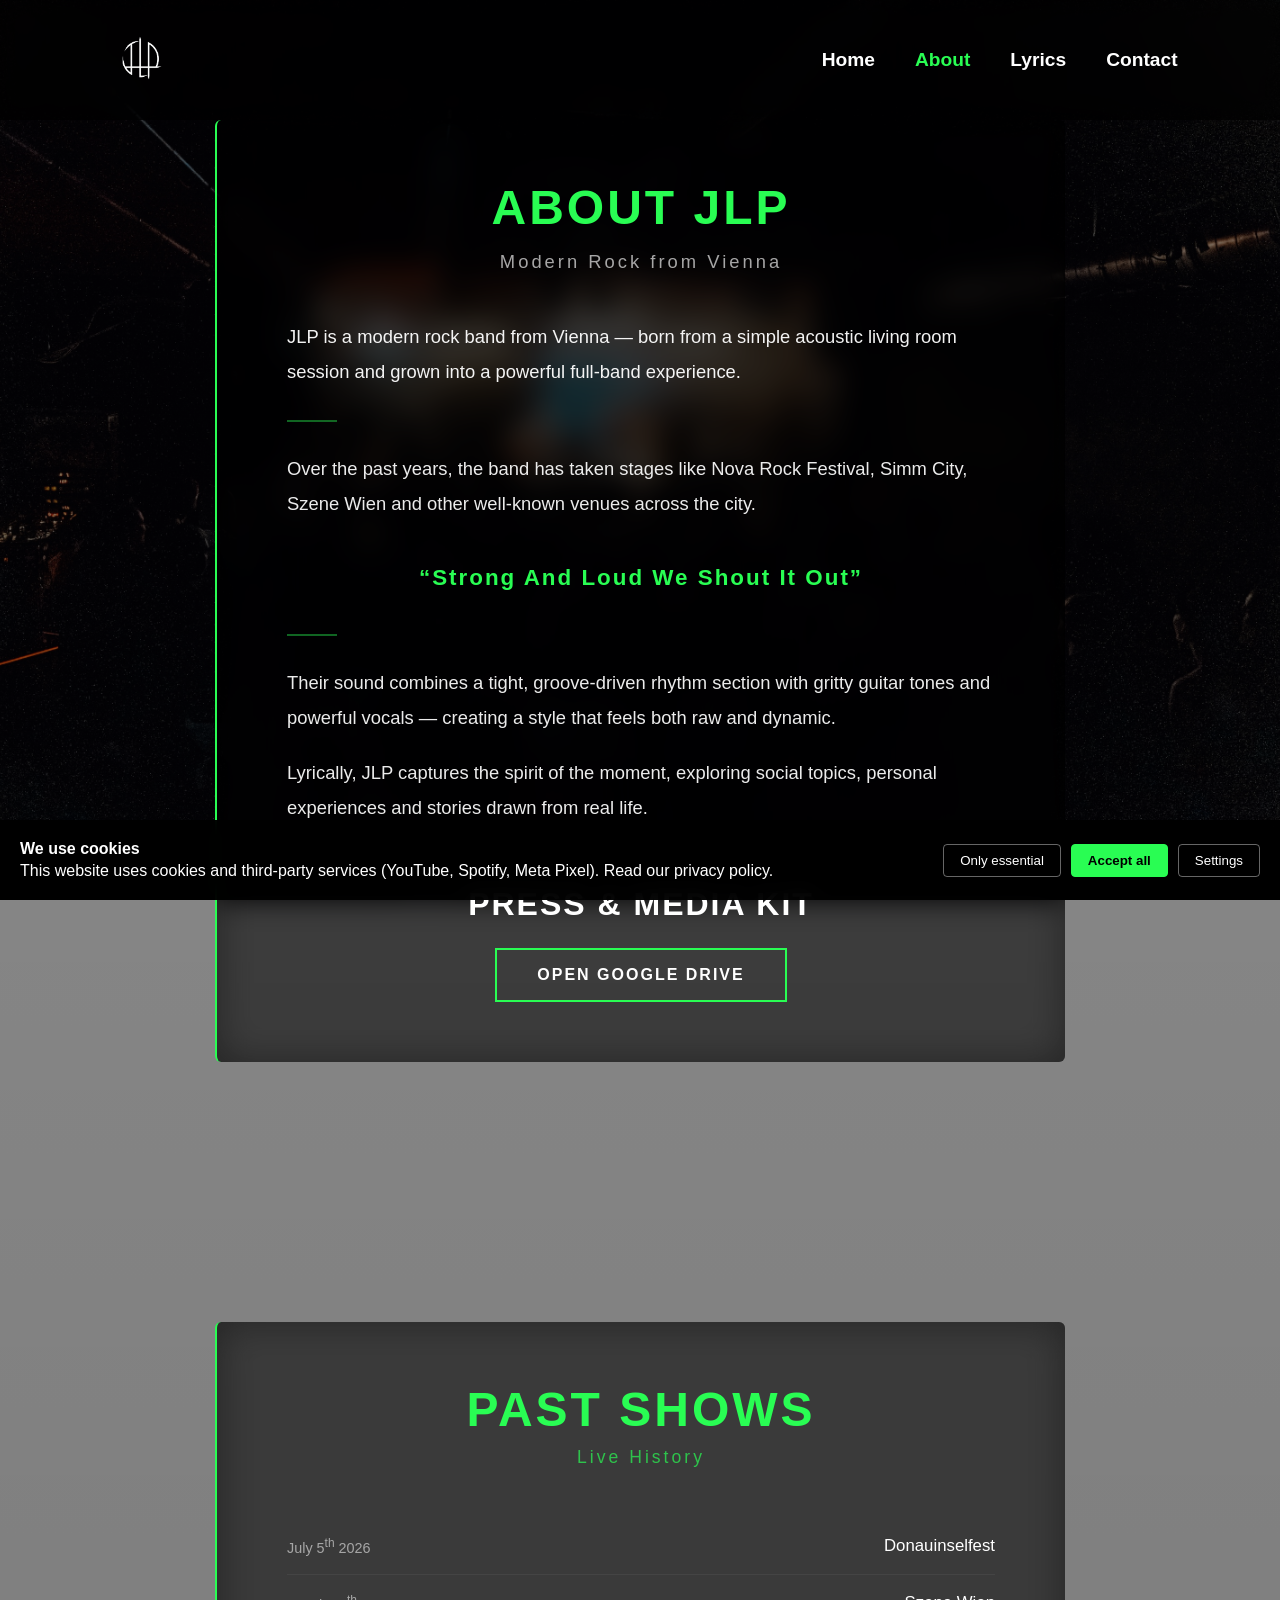
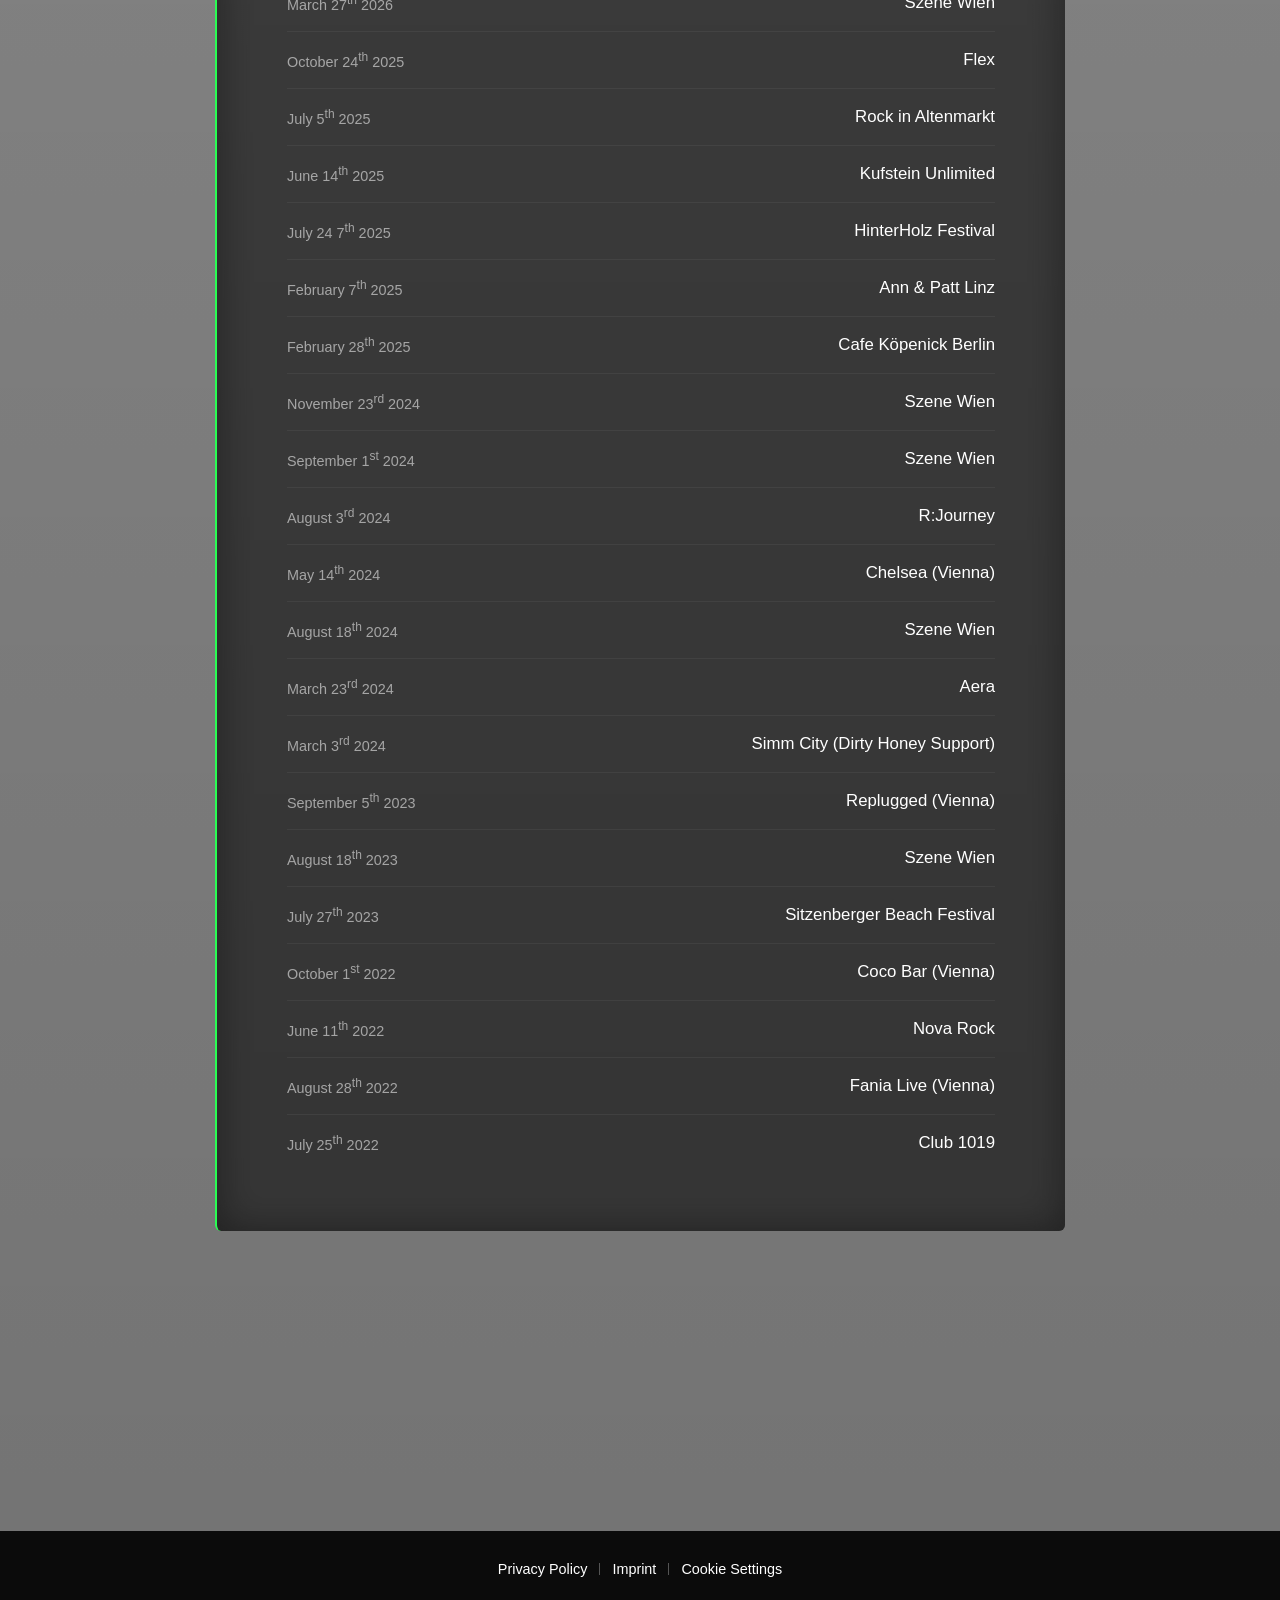
==== about.html @ 0db8f0d2 "Add files via upload" ====
<!DOCTYPE html>
<html lang="en">
<head>
<meta charset="UTF-8">
<meta name="viewport" content="width=device-width, initial-scale=1.0">

<title>About JLP – Rock Band from Vienna</title>

<link rel="icon" href="Banner JLP LOGO.png" type="image/x-icon">
<link rel="stylesheet" href="style.css">
<link rel="stylesheet" href="styleabout.css">
<script src="script.js" defer></script>

</head>

<body>

<header>
    <div id="overlay"></div>
    <div class="logo">
        <a href="index.html">
            <img src="JLP Logos Thick white.png" alt="JLP Logo">
        </a>
    </div>

    <ul class="navbar">
        <li><a href="index.html">Home</a></li>
        <li><a href="about.html">About</a></li>
        <li><a href="lyrics.html">Lyrics</a></li>
        <li><a href="contact.html">Contact</a></li>
    </ul>

    <div id="menu-icon">
        <svg viewBox="0 0 24 24" width="28" height="28">
            <rect class="line top" x="3" y="6" width="18" height="2.5" rx="1.25"/>
            <rect class="line middle" x="6" y="11.75" width="12" height="2.5" rx="1.25"/>
            <rect class="line bottom" x="3" y="17.5" width="18" height="2.5" rx="1.25"/>
        </svg>
    </div>
</header>



<section class="about-section">
    <div class="about-content">

        <div class="about-header">
            <h1>About JLP</h1>
            <p class="subtitle">Modern Rock from Vienna</p>
        </div>

        <p class="intro">
            JLP is a modern rock band from Vienna — born from a simple acoustic living room session and grown into a powerful full-band experience.
        </p>

        <div class="divider"></div>

        <p>
            Over the past years, the band has taken stages like Nova Rock Festival, Simm City, Szene Wien and other well-known venues across the city.
        </p>

        <p class="quote">
            “Strong And Loud We Shout It Out”
        </p>

        <div class="divider"></div>

        <p>
            Their sound combines a tight, groove-driven rhythm section with gritty guitar tones and powerful vocals — creating a style that feels both raw and dynamic.
        </p>

        <p>
            Lyrically, JLP captures the spirit of the moment, exploring social topics, personal experiences and stories drawn from real life.
        </p>

        <div class="press-inline">
            <h2>Press & Media Kit</h2>
            <a href="https://drive.google.com/drive/u/0/folders/1wnT42w4aFnT5TzF-KeA8-SPyw4jckWoa" 
               target="_blank" 
               class="press-btn">
               Open Google Drive
            </a>
        </div>

    </div>
</section>

<div class="line"></div>

<div class="bk">
<section>

    <div class="about-header" style="margin-bottom: 40px;">
        <h1>Past Shows</h1>
        <p class="subtitle">Live History</p>
    </div>

<table>
<thead>
<tr>
<th>Date</th>
<th>Location</th>
</tr>
</thead>

<tbody>
<tr><td>July 5<sup>th</sup> 2026</td><td>Donauinselfest</td></tr>
<tr><td>March 27<sup>th</sup> 2026</td><td>Szene Wien</td></tr>
<tr><td>October 24<sup>th</sup> 2025</td><td>Flex</td></tr>
<tr><td>July 5<sup>th</sup> 2025</td><td>Rock in Altenmarkt</td></tr>
<tr><td>June 14<sup>th</sup> 2025</td><td>Kufstein Unlimited</td></tr>
<tr><td>July 24 7<sup>th</sup> 2025</td><td>HinterHolz Festival</td></tr>
<tr><td>February 7<sup>th</sup> 2025</td><td>Ann & Patt Linz</td></tr>
<tr><td>February 28<sup>th</sup> 2025</td><td>Cafe Köpenick Berlin</td></tr>
<tr><td>November 23<sup>rd</sup> 2024</td><td>Szene Wien</td></tr>
<tr><td>September 1<sup>st</sup> 2024</td><td>Szene Wien</td></tr>
<tr><td>August 3<sup>rd</sup> 2024</td><td>R:Journey</td></tr>
<tr><td>May 14<sup>th</sup> 2024</td><td>Chelsea (Vienna)</td></tr>
<tr><td>August 18<sup>th</sup> 2024</td><td>Szene Wien</td></tr>
<tr><td>March 23<sup>rd</sup> 2024</td><td>Aera</td></tr>
<tr><td>March 3<sup>rd</sup> 2024</td><td>Simm City (Dirty Honey Support)</td></tr>
<tr><td>September 5<sup>th</sup> 2023</td><td>Replugged (Vienna)</td></tr>
<tr><td>August 18<sup>th</sup> 2023</td><td>Szene Wien</td></tr>
<tr><td>July 27<sup>th</sup> 2023</td><td>Sitzenberger Beach Festival</td></tr>
<tr><td>October 1<sup>st</sup> 2022</td><td>Coco Bar (Vienna)</td></tr>
<tr><td>June 11<sup>th</sup> 2022</td><td>Nova Rock</td></tr>
<tr><td>August 28<sup>th</sup> 2022</td><td>Fania Live (Vienna)</td></tr>
<tr><td>July 25<sup>th</sup> 2022</td><td>Club 1019</td></tr>
</tbody>
</table>

</section>
</div>
<div id="cookie-banner" class="cookie-banner">

  <!-- CLOSE (TOP RIGHT) -->
  

  <div class="cookie-row">

    <div class="cookie-text-block">
      <strong>We use cookies</strong>
      <p>
    This website uses cookies and third-party services (YouTube, Spotify, Meta Pixel).
    Read our <a href="privacy.html">privacy policy</a>.
  </p>
    </div>

    <div class="cookie-buttons">
      <button onclick="acceptNecessary()">Only essential</button>
      <button class="primary" onclick="acceptAllCookies()">Accept all</button>
      <button onclick="openCookieSettings()">Settings</button>
    </div>

  </div>
</div>

<!-- COOKIE MODAL (SEPARATE, NOT INSIDE BANNER) -->
<div id="cookie-modal" class="cookie-modal hidden">
  <div class="cookie-box">

    <div class="cookie-header">
      <h2>Privacy Settings</h2>
      <button class="close" onclick="closeModal()">×</button>
    </div>

    <div class="cookie-option">
      <div class="cookie-text">
        <strong>Essential</strong>
        <span>Required for basic site functionality</span>
      </div>
      <label class="switch">
        <input type="checkbox" checked disabled>
        <span class="slider"></span>
      </label>
    </div>

    <div class="cookie-option">
      <div class="cookie-text">
        <strong>Analytics</strong>
        <span>Helps us understand how visitors use the site</span>
      </div>
      <label class="switch">
        <input type="checkbox" id="analytics">
        <span class="slider"></span>
      </label>
    </div>

    <div class="cookie-option">
      <div class="cookie-text">
        <strong>Marketing & External Media</strong>
        <span>Enables Meta Pixel, YouTube & Spotify</span>
      </div>
      <label class="switch">
        <input type="checkbox" id="marketing">
        <span class="slider"></span>
      </label>
    </div>

    <div class="cookie-actions">
      <button onclick="acceptNecessary()">Only essential</button>
      <button class="primary" onclick="savePreferences()">Save selection</button>
    </div>

  </div>
</div>
<footer class="footer" style="text-align: center; width: 100%;">
  <div class="footer-links" style="display: inline-flex; gap: 12px; align-items: center;">

    <a href="privacy.html">Privacy Policy</a>

    <span style="width:1px;height:12px;background:rgba(255,255,255,0.3);display:inline-block;"></span>

    <a href="impressum.html">Imprint</a>

    <span style="width:1px;height:12px;background:rgba(255,255,255,0.3);display:inline-block;"></span>

    <button type="button"
            onclick="openCookieSettings()"
            style="background:none;border:none;padding:0;color:inherit;font:inherit;cursor:pointer;">
      Cookie Settings
    </button>

  </div>
</footer>

</body>
</html>
---- style.css ----
* {
    margin: 0;
    padding: 0;
    box-sizing: border-box;
}

html {
    scroll-behavior: smooth;
}

ul { list-style: none; }
a { text-decoration: none; color: inherit; }

:root {
    --main-color: #29fd53;
    --text-color: #ffffff;
}

body {
    font-family: 'Montserrat', sans-serif;
    color: var(--text-color);
    background:
        linear-gradient(rgba(0,0,0,0.35), rgba(0,0,0,0.45)),
        url(flexcomp.jpg) center/cover no-repeat fixed;
    min-height: 100vh;
}

header {
    position: fixed;
    top: 0;
    left: 0;
    width: 100%;
    height: 120px;
    padding: 0 8%;
    display: flex;
    align-items: center;
    justify-content: space-between;
    background: rgba(0,0,0,0.65);
    backdrop-filter: blur(12px);
    z-index: 1000;
}

.logo img {
    height: 80px;
}

.navbar {
    display: flex;
    gap: 40px;
    align-items: center;
}

.navbar a {
    font-size: 1.2rem;
    font-weight: 600;
    transition: 0.3s ease;
}

.navbar a:hover,
.navbar a.active {
    color: var(--main-color);
}

#menu-icon {
    display: none;
    cursor: pointer;
    z-index: 2001;
    align-items: center;
    transition: transform 0.2s ease;
}

#menu-icon:hover {
    transform: scale(1.1);
}

#menu-icon:active {
    transform: scale(0.9);
}

#menu-icon .line {
    fill: white;
    transition: all 0.3s ease;
    transform-origin: center;
}

#menu-icon.active .top {
    transform: translateY(6px) rotate(45deg);
}

#menu-icon.active .middle {
    opacity: 0;
}

#menu-icon.active .bottom {
    transform: translateY(-6px) rotate(-45deg);
}

body > *:not(header):not(.cookie-banner):not(.cookie-modal) {
    margin-top: 120px;
}

.mimi {
    display: flex;
    justify-content: center;
    align-items: flex-start;
    gap: 70px;
    padding: 40px 6%;
}

.video-container,
.spotify {
    width: 100%;
    max-width: 520px;
}

.video-container iframe,
.spotify iframe {
    width: 100%;
    height: 380px;
    border-radius: 14px;
    display: block;
}

.embed-placeholder {
    width: 100%;
    height: 380px;
    border-radius: 14px;
    background: rgba(0,0,0,0.85);
    border: 1px solid rgba(255,255,255,0.2);
    display: flex;
    align-items: center;
    justify-content: center;
    text-align: center;
    padding: 20px;
    color: white;
    font-size: 1rem;
    cursor: pointer;
    transition: 0.3s ease;
}

.embed-placeholder:hover {
    background: rgba(0,0,0,0.95);
    border-color: var(--main-color);
}

.cta-section {
    text-align: center;
    margin: 100px 20px;
}

.cta-button {
    display: inline-block;
    padding: 18px 48px;
    background: var(--main-color);
    color: black;
    font-weight: 700;
    text-transform: uppercase;
    letter-spacing: 2px;
    transition: 0.3s ease;
}

.cta-button:hover {
    background: white;
    transform: translateY(-3px);
}

.social-icons-container {
    display: flex;
    justify-content: center;
    gap: 80px;
    margin: 90px 20px;
    flex-wrap: wrap;
}

.social-icon svg {
    width: 24px;
    height: 24px;
    opacity: 0.9;
    transition: 0.25s ease;
}

.social-icon svg:hover {
    opacity: 1;
    transform: scale(1.15);
}

.bk {
    margin: 140px 0;
    padding: 0 20px;
}

table {
    width: 100%;
    max-width: 950px;
    margin: 0 auto;
    border-collapse: collapse;
    background: rgba(0, 0, 0, 0.88);
}

caption {
    font-size: 2.2rem;
    margin-bottom: 50px;
    font-weight: 600;
    letter-spacing: 3px;
    text-transform: uppercase;
}

th {
    padding: 18px 0;
    text-align: left;
    font-size: 0.85rem;
    text-transform: uppercase;
    letter-spacing: 2px;
    color: rgba(255,255,255,0.65);
}

td {
    padding: 24px 0;
    font-size: 1.05rem;
    border-bottom: 1px solid rgba(255,255,255,0.15);
}

tbody tr:last-child td {
    border-bottom: none;
}

tbody tr:hover {
    background: rgba(255,255,255,0.05);
}

.container {
    max-width: 1250px;
    margin: 0 auto 140px;
    padding: 0 20px;
    display: grid;
    grid-template-columns: repeat(4, 1fr);
    grid-auto-rows: 280px;
    gap: 18px;
    grid-auto-flow: dense;
}

.image-container {
    position: relative;
    overflow: hidden;
}

.image-container.portrait {
    grid-row: span 2;
}

.image-container.landscape {
    grid-column: span 2;
}

.image-container img {
    width: 100%;
    height: 100%;
    object-fit: cover;
    display: block;
    transition: 0.4s ease;
}

.image-container:hover {
    transform: translateY(-2px) scale(1.01);
    box-shadow: 0 10px 25px rgba(0,0,0,0.35);
}

.image-container.portrait img {
    object-position: center top;
}

.jejaquer-fix img {
    object-position: center 50%;
}

#overlay {
    position: fixed;
    top: 0;
    left: 0;
    width: 100%;
    height: 100%;
    opacity: 0;
    visibility: hidden;
    transition: 0.3s ease;
    z-index: 1500;
}

#overlay.active {
    opacity: 1;
    visibility: visible;
}

@media (max-width: 768px) {

    #menu-icon {
        display: flex;
    }

    .navbar {
        position: fixed;
        top: 0;
        right: -260px;
        width: 260px;
        height: 100vh;
        flex-direction: column;
        justify-content: center;
        align-items: center;
        gap: 30px;
        background: rgba(0,0,0,0.97);
        backdrop-filter: none;
        transition: right 0.4s ease;
        z-index: 2000;
    }

    .navbar.active {
        right: 0;
    }
}

.cookie-banner {
    position: fixed;
    bottom: 0;
    left: 0;
    width: 100%;
    background: rgba(0,0,0,0.95);
    backdrop-filter: blur(10px);
    padding: 20px;
    z-index: 99999;
    transform: translateY(100%);
    opacity: 0;
    pointer-events: none;
    transition: all 0.4s ease;
}

.cookie-banner.show {
    transform: translateY(0);
    opacity: 1;
    pointer-events: all;
}

.cookie-row {
    display: flex;
    align-items: center;
    justify-content: space-between;
    gap: 20px;
    flex-wrap: wrap;
}

.cookie-text-block strong {
    display: block;
    margin-bottom: 4px;
}

.cookie-buttons {
    display: flex;
    gap: 10px;
    flex-wrap: wrap;
}

.cookie-buttons button {
    padding: 8px 16px;
    background: transparent;
    border: 1px solid rgba(255,255,255,0.4);
    color: white;
    cursor: pointer;
    border-radius: 4px;
    transition: 0.2s ease;
}

.cookie-buttons button:hover {
    border-color: white;
}

.cookie-buttons button.primary {
    background: var(--main-color);
    color: black;
    border-color: var(--main-color);
    font-weight: 700;
}

.cookie-buttons button.primary:hover {
    background: white;
    border-color: white;
}

.cookie-modal {
    position: fixed;
    inset: 0;
    background: rgba(0,0,0,0.7);
    backdrop-filter: blur(6px);
    display: flex;
    justify-content: center;
    align-items: center;
    z-index: 4000;
}

.cookie-modal.hidden {
    display: none;
}

.cookie-box {
    background: #111;
    padding: 30px;
    border-radius: 10px;
    width: 90%;
    max-width: 500px;
    position: relative;
}

.cookie-header {
    display: flex;
    justify-content: space-between;
    align-items: center;
    margin-bottom: 20px;
}

.cookie-header h2 {
    font-size: 1.2rem;
}

.cookie-option {
    display: flex;
    justify-content: space-between;
    align-items: center;
    margin: 15px 0;
}

.cookie-text {
    display: flex;
    flex-direction: column;
    gap: 2px;
}

.cookie-text span {
    font-size: 0.8rem;
    opacity: 0.6;
}

.cookie-actions {
    margin-top: 20px;
    display: flex;
    justify-content: space-between;
    gap: 10px;
}

.cookie-actions button {
    padding: 10px 20px;
    background: transparent;
    border: 1px solid rgba(255,255,255,0.4);
    color: white;
    cursor: pointer;
    border-radius: 4px;
    transition: 0.2s ease;
}

.cookie-actions button:hover {
    border-color: white;
}

.cookie-actions button.primary {
    background: var(--main-color);
    color: black;
    border-color: var(--main-color);
    font-weight: 700;
}

.cookie-actions button.primary:hover {
    background: white;
    border-color: white;
}

.cookie-box .close {
    background: none;
    border: none;
    font-size: 22px;
    color: white;
    cursor: pointer;
}

.switch {
    position: relative;
    display: inline-block;
    width: 44px;
    height: 24px;
    flex-shrink: 0;
}

.switch input {
    opacity: 0;
    width: 0;
    height: 0;
}

.slider {
    position: absolute;
    cursor: pointer;
    inset: 0;
    background: rgba(255,255,255,0.2);
    border-radius: 24px;
    transition: 0.3s;
}

.slider:before {
    content: "";
    position: absolute;
    height: 18px;
    width: 18px;
    left: 3px;
    bottom: 3px;
    background: white;
    border-radius: 50%;
    transition: 0.3s;
}

input:checked + .slider {
    background: var(--main-color);
}

input:checked + .slider:before {
    transform: translateX(20px);
}

input:disabled + .slider {
    opacity: 0.5;
    cursor: not-allowed;
}
.imprint-wrapper {
    display: flex;
    justify-content: center;
    padding: 120px 20px 140px;
}

.imprint-box {
    width: 100%;
    max-width: 600px;
    padding: 50px 60px;
    background: rgba(0,0,0,0.55);
    backdrop-filter: blur(12px);
    border-radius: 18px;
    text-align: center;
    
}

.imprint-box h1 {
    font-size: 2.2rem;
    margin-bottom: 40px;
    letter-spacing: 2px;
    color: var(--main-color);
    text-shadow: 0 0 12px rgba(41, 253, 83, 0.4);
}

.imprint-box h2 {
    font-size: 1.1rem;
    margin: 30px 0 10px;
    color: var(--main-color);
    font-weight: 600;
    letter-spacing: 1px;
}

.imprint-block {
    margin-bottom: 25px;
}

.imprint-box p {
    font-size: 1rem;
    line-height: 1.8;
    opacity: 0.9;
}

.imprint-box a {
    color: var(--main-color);
    transition: 0.3s ease;
}

.imprint-box a:hover {
    color: white;
}

.footer {
    text-align: center;
    padding: 30px 20px;
    background: rgba(0,0,0,0.9);
}

.footer-links {
    display: flex;
    justify-content: center;
    align-items: center;
    gap: 20px;
}

.footer-divider {
    width: 1px;
    height: 14px;
    background: rgba(255,255,255,0.3);
}

@media (max-width: 768px) {
    .imprint-box {
        padding: 30px 25px;
    }

    .imprint-box h1 {
        font-size: 1.8rem;
    }
}
.social-section {
    width: 100%;
    margin: 120px 0;
    padding: 70px 20px;

    position: relative;

    background: linear-gradient(
        to bottom,
        rgba(0,0,0,0) 0%,
        rgba(0,0,0,0.35) 20%,
        rgba(0,0,0,0.35) 80%,
        rgba(0,0,0,0) 100%
    );

    backdrop-filter: blur(10px);
    -webkit-backdrop-filter: blur(10px);
   
}
.social-section::before,
.social-section::after {
    content: "";
    position: absolute;
    left: 0;
    width: 100%;
    height: 80px;
    pointer-events: none;
    z-index: 1;
}
.social-section::before {
    top: 0;
    background: linear-gradient(
        to bottom,
        rgba(0,0,0,0.3),
        rgba(0,0,0,0)
    );
}
.social-section::after {
    bottom: 0;
    background: linear-gradient(
        to top,
        rgba(0,0,0,0.3),
        rgba(0,0,0,0)
    );
}

.social-icons-container {
    max-width: 700px;
    margin: 0 auto;

    display: flex;
    justify-content: center;
    gap: 80px;
    flex-wrap: wrap;
}
.shows-box .about-header h1 {
    font-weight: 800;
    letter-spacing: 5px;

    text-shadow:
        0 0 10px rgba(255,255,255,0.2),
        0 0 30px rgba(255,255,255,0.1);
}
.image-container.frontshot img {
    object-fit: cover !important;
    object-position: center 35% !important;
}


/* =========================
/* =========================
   MOBILE PHOTO GALLERY
========================= */

@media (max-width: 768px) {

    .container {
        display: block;
        column-count: 2;
        column-gap: 8px;

        width: 100%;
        padding: 0 10px;
        margin: 0 auto 80px;
    }

    .container .image-container,
    .container .image-container.portrait,
    .container .image-container.landscape,
    .container .image-container.frontshot {
        width: 100%;
        height: auto;

        display: inline-block;
        margin: 0 0 8px;

        break-inside: avoid;
        overflow: hidden;

        grid-column: auto;
        grid-row: auto;
    }

    .container .image-container img,
    .container .image-container.portrait img,
    .container .image-container.landscape img,
    .container .image-container.frontshot img {
        width: 100%;
        height: auto;

        display: block;

        object-fit: initial !important;
        object-position: initial !important;
    }
}


@media (max-width: 768px) {

    .bk {
        margin: 90px 0;
        padding: 0 18px;
    }

    .bk table {
        width: 100%;
        background: transparent;
        border-collapse: separate;
        border-spacing: 0 14px;
    }

    .bk caption {
        font-size: 1.65rem;
        font-weight: 600;
        letter-spacing: 5px;
        margin-bottom: 28px;
    }

    .bk thead {
        display: none;
    }

    .bk tbody {
        display: block;
    }

    .bk tbody tr {
        display: grid;
        grid-template-columns: 1fr auto;
        grid-template-areas:
            "date time"
            "location location";

        width: 100%;

       
        padding: 22px 22px;

        background: rgba(0, 0, 0, 0.55);

        
        border: 1px solid rgba(255, 255, 255, 0.08);

        border-radius: 16px;

        backdrop-filter: blur(8px);
        -webkit-backdrop-filter: blur(8px);

        box-shadow:
            0 8px 25px rgba(0, 0, 0, 0.18);

        transition:
            transform 0.25s ease,
            background 0.25s ease;
    }

    .bk tbody td {
        padding: 0;
        border: none;
    }

    
    .bk tbody td:nth-child(1) {
        grid-area: date;

        font-size: 0.95rem;
        font-weight: 600;
        line-height: 1.4;
    }

   
    .bk tbody td:nth-child(2) {
        grid-area: location;

        margin-top: 10px;

        font-size: 0.85rem;
        line-height: 1.4;

        color: rgba(255, 255, 255, 0.6);
    }

    
    .bk tbody td:nth-child(3) {
        grid-area: time;

        padding-left: 20px;

        font-size: 0.9rem;
        font-weight: 600;

        color: var(--main-color);

        text-align: right;
        white-space: nowrap;
    }

    .bk tbody tr:hover {
        background: rgba(0, 0, 0, 0.65);
    }
}


@media (max-width: 768px) {

    .mimi {
        display: flex;
        flex-direction: column;
        align-items: stretch;

        gap: 28px;

        width: 100%;
        padding: 20px 16px 40px;
    }

    .video-container,
    .spotify {
        width: 100%;
        max-width: none;

        padding: 10px;

        background: rgba(0, 0, 0, 0.35);
        border: 1px solid rgba(255, 255, 255, 0.08);
        border-radius: 20px;

        backdrop-filter: blur(8px);
        -webkit-backdrop-filter: blur(8px);

        box-shadow: 0 10px 30px rgba(0, 0, 0, 0.2);
    }

    
    .video-container iframe,
    .video-container .embed-placeholder {
        width: 100%;
        height: auto;
        aspect-ratio: 16 / 9;

        border-radius: 12px;
        overflow: hidden;
    }

    
    .spotify iframe,
    .spotify .embed-placeholder {
        width: 100%;
        height: 352px;

        border-radius: 12px;
        overflow: hidden;
    }
}
---- styleabout.css ----
body {
    font-family: 'Montserrat', sans-serif;
    color: white;
    background:
        linear-gradient(rgba(0,0,0,0.45), rgba(0,0,0,0.55)),
        url('flexcomp.jpg') center/cover no-repeat fixed;
}

.about-section {
    margin-top: 120px;
    padding: 0 20px 140px;
    display: flex;
    justify-content: center;
}

.about-content {
    max-width: 850px;
    width: 100%;
    background: rgba(0, 0, 0, 0.55);
    backdrop-filter: blur(14px);
    -webkit-backdrop-filter: blur(14px);
    padding: 60px 70px;
    border-left: 2px solid var(--main-color);
    border-radius: 6px;
    box-shadow: inset 0 0 40px rgba(0,0,0,0.4);
    animation: fadeUp 1.2s ease forwards;
}

.about-header {
    text-align: center;
    margin-bottom: 40px;
}

.about-header h1 {
    font-size: 3rem;
    letter-spacing: 3px;
    text-transform: uppercase;
    margin-bottom: 10px;
    color: var(--main-color);
}

.subtitle {
    font-size: 1.1rem;
    letter-spacing: 3px;
    color: var(--main-color);
    opacity: 0.7;
}

.about-content p {
    font-size: 1.15rem;
    line-height: 1.9;
    margin-bottom: 20px;
    color: rgba(255,255,255,0.92);
}

.about-content .intro {
    font-weight: 500;
    color: rgba(255,255,255,0.95);
}

.about-content .quote {
    text-align: center;
    font-size: 1.4rem;
    font-weight: 700;
    color: var(--main-color);
    margin: 35px 0;
    letter-spacing: 2px;
}

.divider {
    width: 50px;
    height: 2px;
    background: var(--main-color);
    opacity: 0.4;
    margin: 30px 0;
}

.press-inline {
    margin-top: 60px;
    text-align: center;
}

.press-inline h2 {
    font-size: 2rem;
    text-transform: uppercase;
    margin-bottom: 25px;
    letter-spacing: 2px;
}

.press-btn {
    display: inline-block;
    padding: 16px 40px;
    font-weight: 600;
    letter-spacing: 2px;
    text-transform: uppercase;
    border: 2px solid var(--main-color);
    color: white;
    transition: all 0.3s ease;
}

.press-btn:hover {
    background: var(--main-color);
    color: black;
    transform: translateY(-4px);
}

.line {
    text-align: center;
    margin: 120px 0 60px;
}

.bk {
    display: flex;
    justify-content: center;
    padding: 0 20px 160px;
}

.bk section {
    max-width: 850px;
    width: 100%;
    background: rgba(0, 0, 0, 0.55);
    backdrop-filter: blur(14px);
    -webkit-backdrop-filter: blur(14px);
    padding: 60px 70px;
    border-left: 2px solid var(--main-color);
    border-radius: 6px;
    box-shadow: inset 0 0 40px rgba(0,0,0,0.4);
    animation: fadeUp 1.2s ease forwards;
}

table {
    width: 100%;
    border-collapse: collapse;
    margin-top: 50px;
}

thead {
    display: none;
}

tbody tr {
    display: flex;
    justify-content: space-between;
    align-items: center;
    padding: 18px 0;
    background: transparent;
    border-bottom: 1px solid rgba(255,255,255,0.05);
    transition: all 0.25s ease;
}

td {
    padding: 0;
    border: none;
}

td:first-child {
    color: rgba(255,255,255,0.55);
    font-size: 0.9rem;
}

td:last-child {
    font-weight: 500;
    text-align: right;
}

tbody tr:hover {
    transform: translateX(4px);
}

tbody tr:hover td:last-child {
    color: var(--main-color);
}

tbody tr:last-child {
    border-bottom: none;
}

footer {
    text-align: center;
    padding: 60px 0;
    font-size: 0.9rem;
}

@keyframes fadeUp {
    from {
        opacity: 0;
        transform: translateY(40px);
    }
    to {
        opacity: 1;
        transform: translateY(0);
    }
}

@media (max-width: 900px) {

    .about-header h1 {
        font-size: 2.2rem;
    }

    .about-content {
        padding: 40px 30px;
    }

    table {
        width: 100%;
    }
}
table,
thead,
tbody,
tr,
td,
th {
    background: transparent !important;
    backdrop-filter: none !important;
}
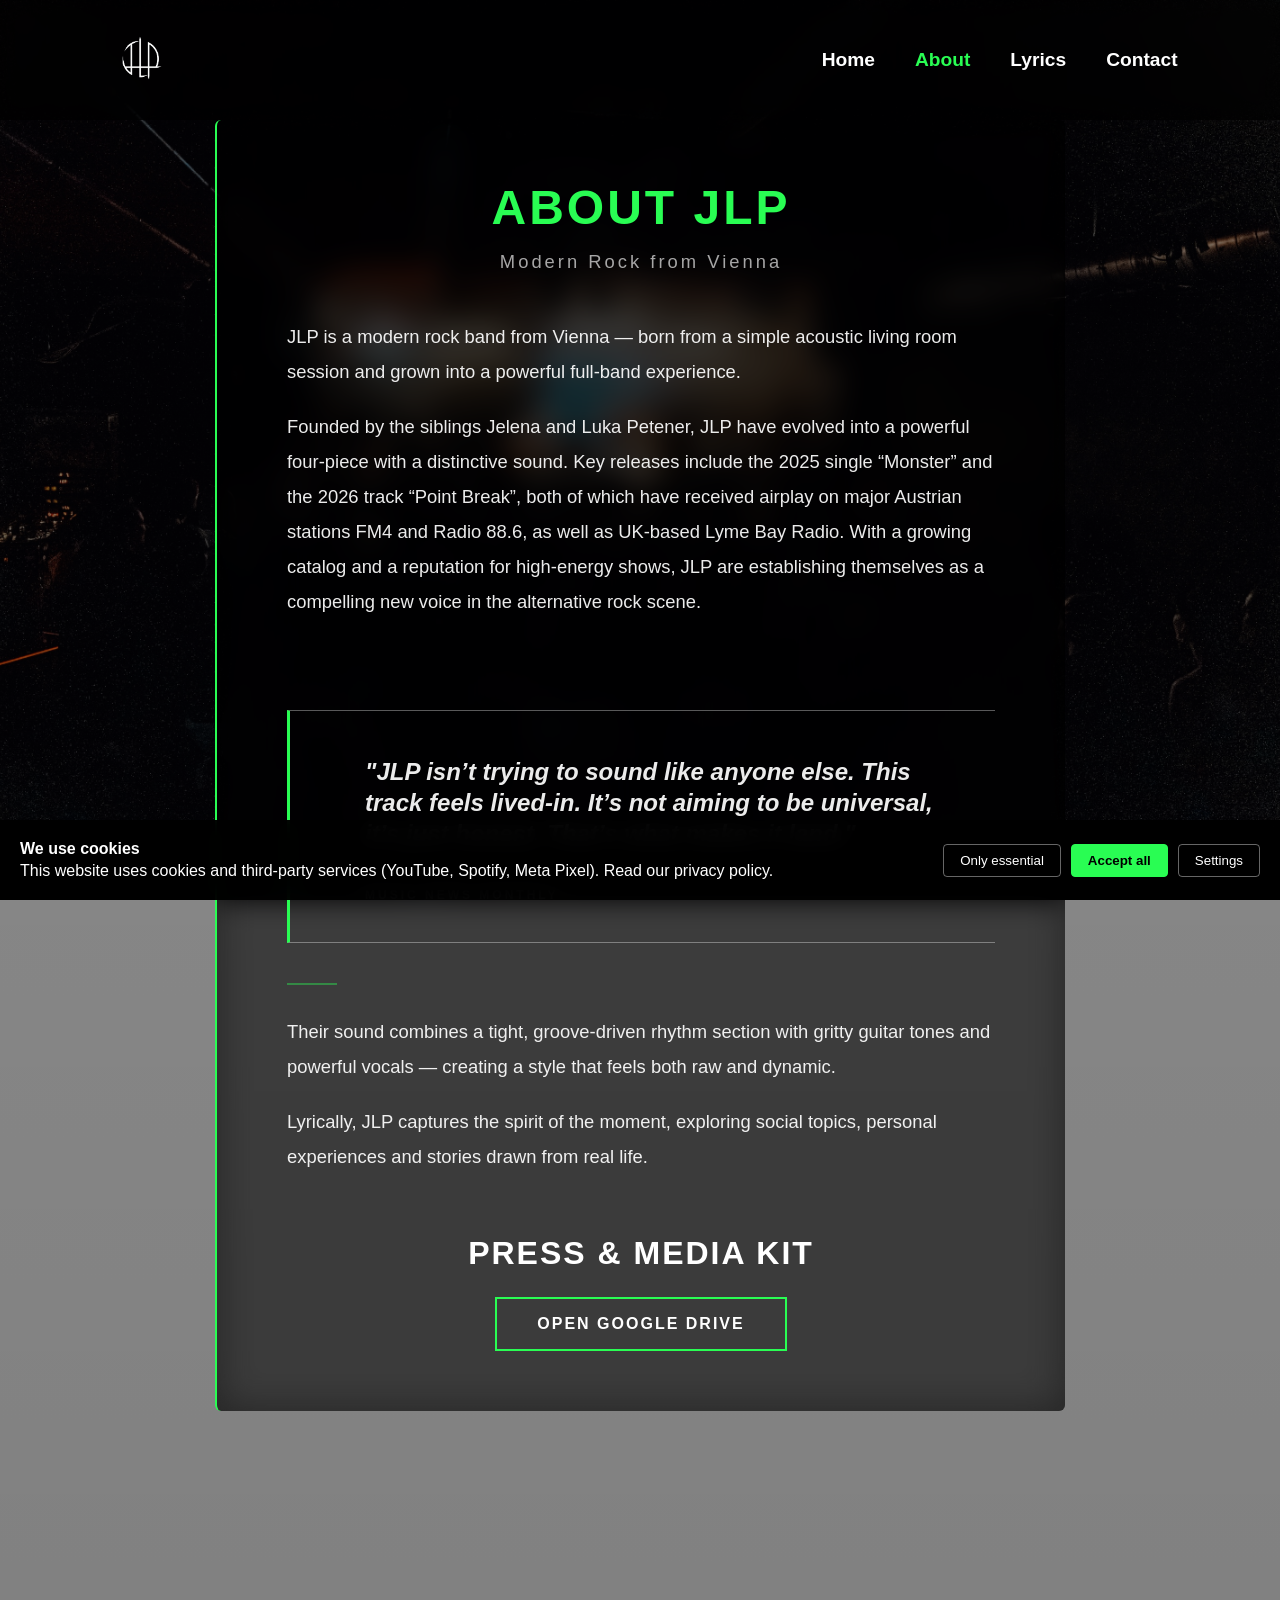
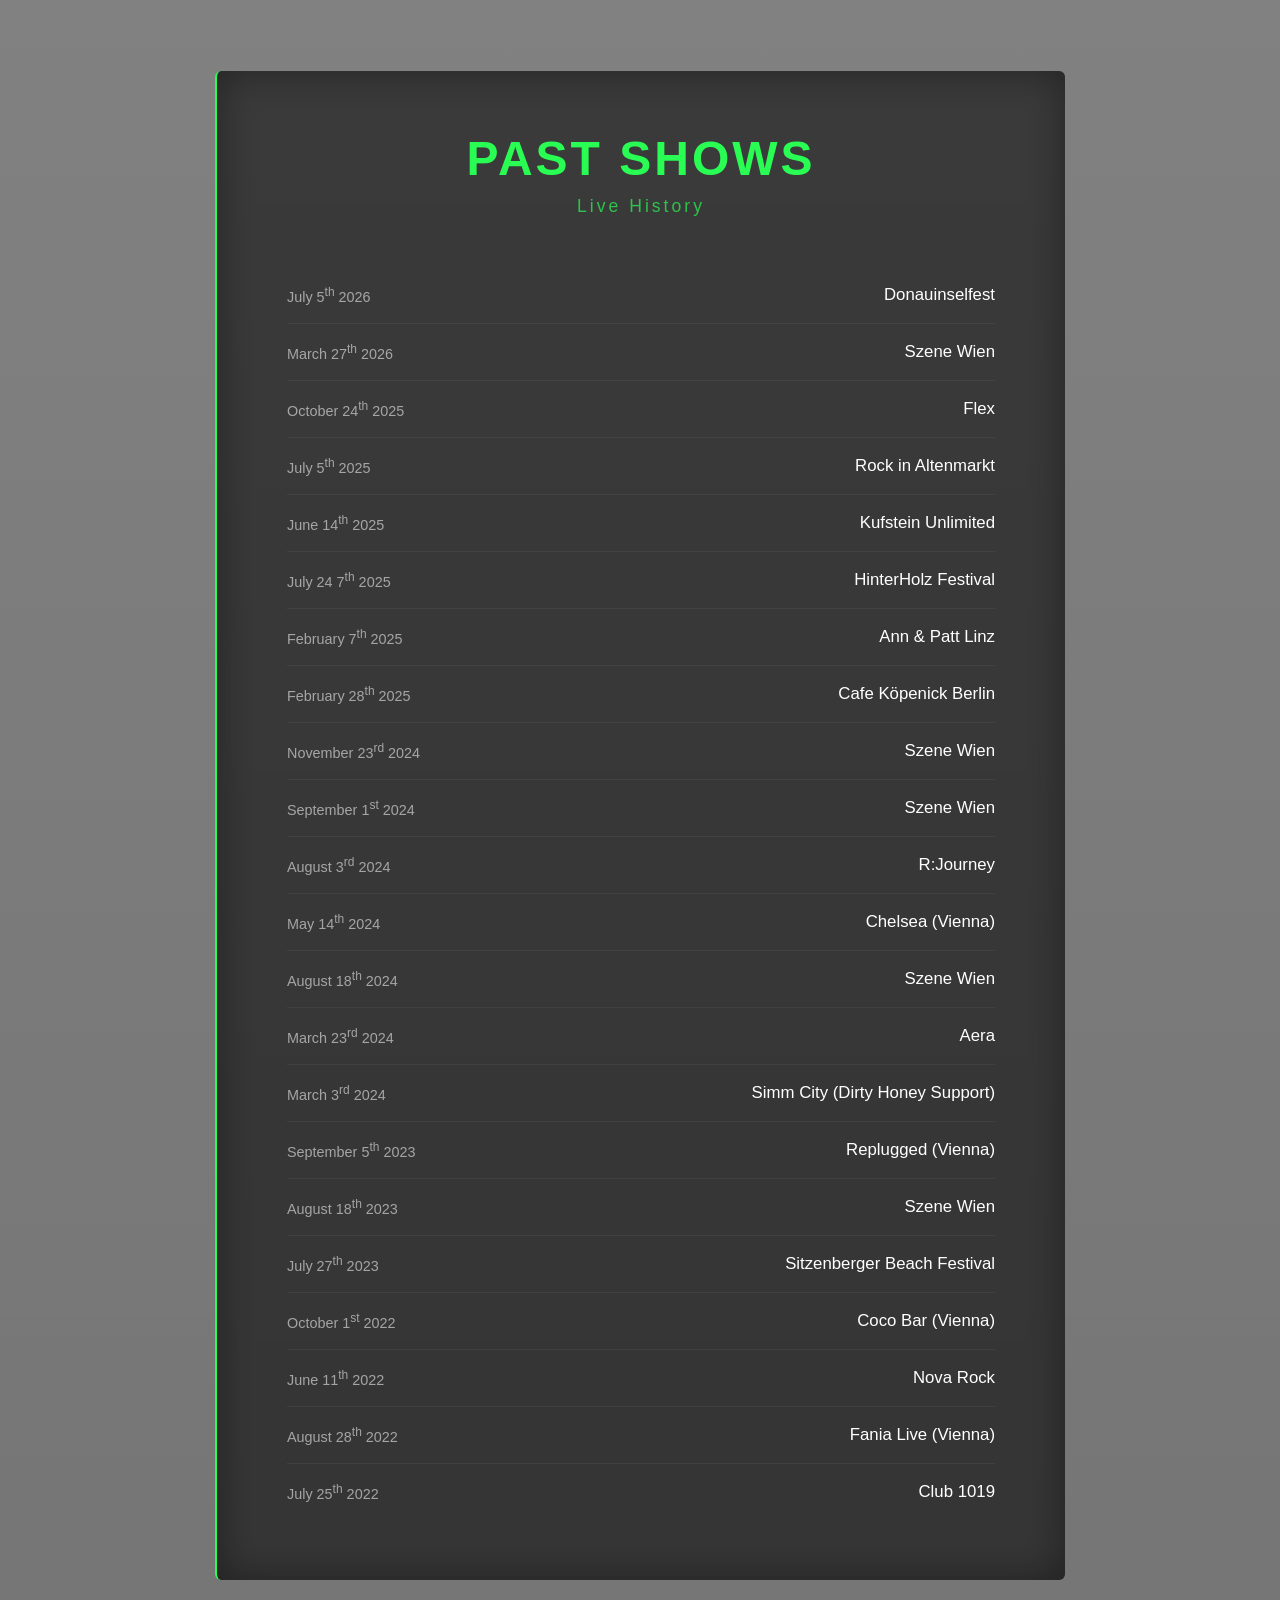
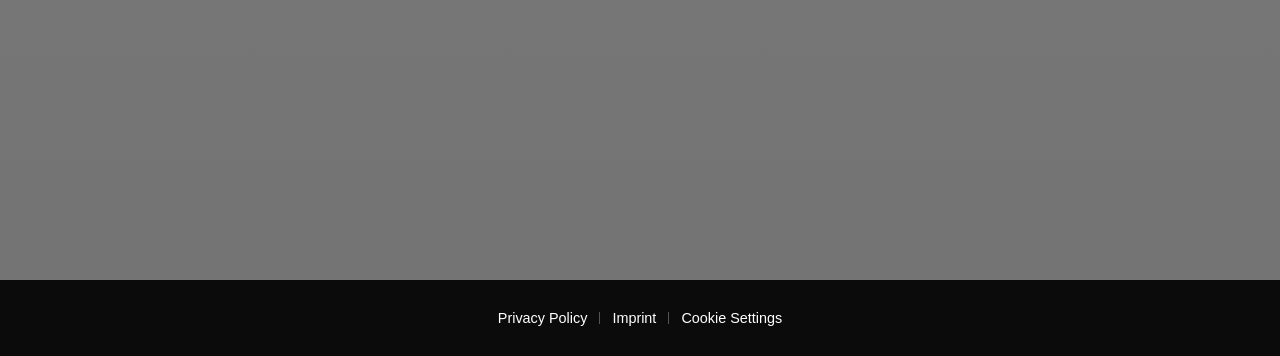
==== commit 9cb241e9: "Add files via upload" ====
--- a/about.html
+++ b/about.html
@@ -49,19 +49,38 @@
             <p class="subtitle">Modern Rock from Vienna</p>
         </div>
 
-        <p class="intro">
-            JLP is a modern rock band from Vienna — born from a simple acoustic living room session and grown into a powerful full-band experience.
-        </p>
-
-        <div class="divider"></div>
-
-        <p>
-            Over the past years, the band has taken stages like Nova Rock Festival, Simm City, Szene Wien and other well-known venues across the city.
-        </p>
-
-        <p class="quote">
-            “Strong And Loud We Shout It Out”
-        </p>
+
+        <div class="editorial">
+
+            <div class="editorial-top">
+                <span class="editorial-label"></span>
+                <span class="editorial-year"></span>
+            </div>
+
+            <div class="editorial-columns">
+
+                <p class="editorial-intro">
+                    JLP is a modern rock band from Vienna — born from a simple acoustic living room session and grown into a powerful full-band experience.
+                </p>
+
+                <p class="editorial-text">
+                    Founded by the siblings Jelena and Luka Petener, JLP have evolved into a powerful four-piece with a distinctive sound. Key releases include the 2025 single “Monster” and the 2026 track “Point Break”, both of which have received airplay on major Austrian stations FM4 and Radio 88.6, as well as UK-based Lyme Bay Radio. With a growing catalog and a reputation for high-energy shows, JLP are establishing themselves as a compelling new voice in the alternative rock scene.
+                </p>
+
+            </div>
+
+            <blockquote class="press-quote">
+                <span class="quote-mark"></span>
+
+                <p>
+                    "JLP isn’t trying to sound like anyone else. This track feels lived-in. It’s not aiming to be universal, it’s just honest. That’s what makes it land."
+                </p>
+
+                <cite>Music News Monthly</cite>
+            </blockquote>
+
+        </div>
+
 
         <div class="divider"></div>
 
@@ -131,6 +150,7 @@
 
 </section>
 </div>
+
 <div id="cookie-banner" class="cookie-banner">
 
   <!-- CLOSE (TOP RIGHT) -->
@@ -204,6 +224,7 @@
 
   </div>
 </div>
+
 <footer class="footer" style="text-align: center; width: 100%;">
   <div class="footer-links" style="display: inline-flex; gap: 12px; align-items: center;">
 
--- a/style.css
+++ b/style.css
@@ -198,11 +198,38 @@
 }
 
 caption {
-    font-size: 2.2rem;
-    margin-bottom: 50px;
-    font-weight: 600;
-    letter-spacing: 3px;
+    width: fit-content;
+    margin: 0 auto 50px;
+    padding: 0 32px;
+
+    font-size: 2rem;
+    font-weight: 500;
+    letter-spacing: 8px;
     text-transform: uppercase;
+
+    color: rgba(255, 255, 255, 0.92);
+
+    position: relative;
+}
+
+caption::before,
+caption::after {
+    content: "";
+    position: absolute;
+    top: 50%;
+
+    width: 60px;
+    height: 1px;
+
+    background: rgba(255, 255, 255, 0.35);
+}
+
+caption::before {
+    right: 100%;
+}
+
+caption::after {
+    left: 100%;
 }
 
 th {
@@ -878,4 +905,4 @@
         border-radius: 12px;
         overflow: hidden;
     }
-}+}
--- a/styleabout.css
+++ b/styleabout.css
@@ -214,4 +214,57 @@
 th {
     background: transparent !important;
     backdrop-filter: none !important;
+}
+.press-quote {
+    position: relative;
+    max-width: 850px;
+
+    margin: 90px 0 40px;
+    padding: 45px 45px 40px 75px;
+
+    border-top: 1px solid rgba(255,255,255,0.35);
+    border-bottom: 1px solid rgba(255,255,255,0.35);
+    border-left: 3px solid var(--main-color);
+}
+
+.press-quote .quote-mark {
+    position: absolute;
+
+    left: 22px;
+    top: 28px;
+
+    font-size: 6rem;
+    line-height: 1;
+    font-weight: 800;
+
+    color: var(--main-color);
+}
+
+.press-quote p {
+    margin: 0;
+
+    font-size: clamp(1.5rem, 2vw, 1.3rem);
+    line-height: 1.3;
+    font-weight: 600;
+    font-style: italic;
+
+    text-align: left;
+}
+
+.press-quote cite {
+    display: block;
+
+    margin-top: 22px;
+    padding-top: 16px;
+
+    border-top: 1px solid rgba(255,255,255,0.15);
+
+    font-size: 0.75rem;
+    font-style: normal;
+    font-weight: 700;
+
+    letter-spacing: 3px;
+    text-transform: uppercase;
+
+    opacity: 0.65;
 }
